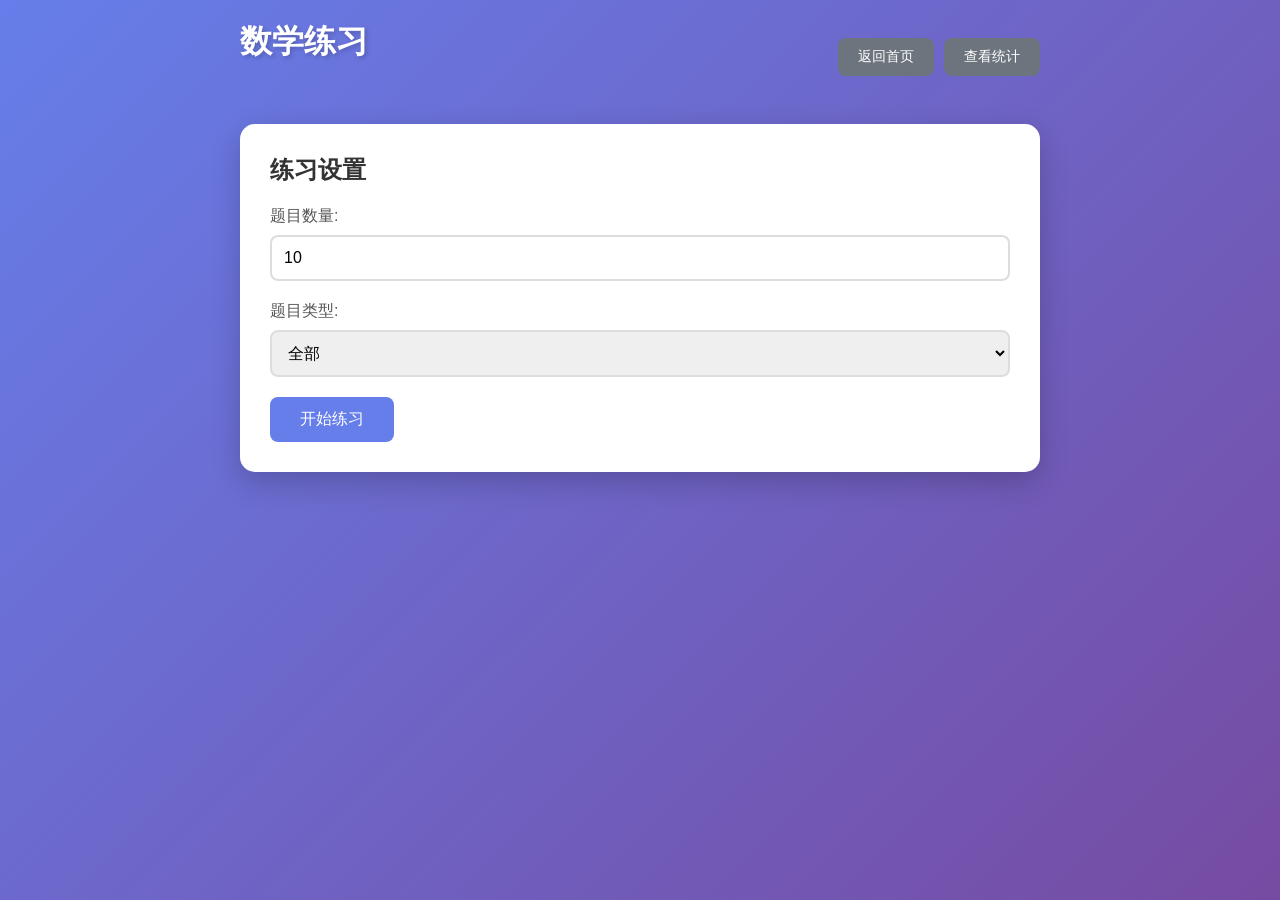
==== templates/practice.html @ 818ecc2a "添加Web应用界面 - 使用Flask框架实现Web后端 - 创建用户登录和答题界面 - 实现实时答题反馈功能 - 添加答题统计页面 - 响应式设计，支持移动设备 - 包含快速启动脚本和使用指南  C" ====
<!DOCTYPE html>
<html lang="zh-CN">
<head>
    <meta charset="UTF-8">
    <meta name="viewport" content="width=device-width, initial-scale=1.0">
    <title>开始练习 - 数学题库</title>
    <link rel="stylesheet" href="/static/css/style.css">
</head>
<body>
    <div class="container">
        <div class="header">
            <h1>数学练习</h1>
            <div class="nav">
                <a href="/" class="btn-secondary">返回首页</a>
                <a href="/statistics" class="btn-secondary">查看统计</a>
            </div>
        </div>

        <div id="setup-section" class="section">
            <h2>练习设置</h2>
            <div class="form-group">
                <label>题目数量:</label>
                <input type="number" id="problem-count" value="10" min="1" max="50" />
            </div>
            <div class="form-group">
                <label>题目类型:</label>
                <select id="problem-type">
                    <option value="">全部</option>
                    <option value="加法">加法</option>
                    <option value="减法">减法</option>
                </select>
            </div>
            <button onclick="startPractice()" class="btn">开始练习</button>
        </div>

        <div id="practice-section" class="section hidden">
            <div class="progress-bar">
                <div class="progress-info">
                    <span>进度: <span id="current-index">0</span> / <span id="total-count">0</span></span>
                    <span>正确: <span id="correct-count">0</span></span>
                    <span>错误: <span id="wrong-count">0</span></span>
                </div>
                <div class="progress">
                    <div id="progress-fill" class="progress-fill"></div>
                </div>
            </div>

            <div id="problem-container" class="problem-container">
                <h2 id="question" class="question"></h2>
                <div class="answer-input">
                    <input type="number" id="answer" placeholder="请输入答案" />
                    <button onclick="submitAnswer()" class="btn">提交</button>
                </div>
                <div id="feedback" class="feedback hidden"></div>
            </div>
        </div>

        <div id="result-section" class="section hidden">
            <h2>练习完成！</h2>
            <div class="result-summary">
                <div class="result-item">
                    <span class="result-label">总题数:</span>
                    <span class="result-value" id="result-total">0</span>
                </div>
                <div class="result-item">
                    <span class="result-label">正确:</span>
                    <span class="result-value correct" id="result-correct">0</span>
                </div>
                <div class="result-item">
                    <span class="result-label">错误:</span>
                    <span class="result-value wrong" id="result-wrong">0</span>
                </div>
                <div class="result-item">
                    <span class="result-label">正确率:</span>
                    <span class="result-value" id="result-accuracy">0%</span>
                </div>
            </div>
            <div class="result-actions">
                <button onclick="location.reload()" class="btn">再练一次</button>
                <a href="/statistics" class="btn btn-secondary">查看统计</a>
                <a href="/" class="btn-secondary">返回首页</a>
            </div>
        </div>
    </div>

    <script src="/static/js/practice.js"></script>
</body>
</html>
---- static/css/style.css ----
* {
    margin: 0;
    padding: 0;
    box-sizing: border-box;
}

body {
    font-family: 'Segoe UI', Tahoma, Geneva, Verdana, sans-serif;
    background: linear-gradient(135deg, #667eea 0%, #764ba2 100%);
    min-height: 100vh;
    padding: 20px;
}

.container {
    max-width: 800px;
    margin: 0 auto;
}

.header {
    display: flex;
    justify-content: space-between;
    align-items: center;
    margin-bottom: 30px;
}

.header h1 {
    color: white;
    font-size: 2em;
}

.nav {
    display: flex;
    gap: 10px;
}

h1 {
    color: white;
    text-align: center;
    margin-bottom: 30px;
    font-size: 2.5em;
    text-shadow: 2px 2px 4px rgba(0,0,0,0.2);
}

h2 {
    color: #333;
    margin-bottom: 20px;
}

.section {
    background: white;
    border-radius: 15px;
    padding: 30px;
    box-shadow: 0 10px 30px rgba(0,0,0,0.2);
    margin-bottom: 20px;
}

.hidden {
    display: none !important;
}

.form-group {
    margin-bottom: 20px;
}

.form-group label {
    display: block;
    margin-bottom: 8px;
    color: #555;
    font-weight: 500;
}

.form-group input,
.form-group select {
    width: 100%;
    padding: 12px;
    border: 2px solid #ddd;
    border-radius: 8px;
    font-size: 16px;
    transition: border-color 0.3s;
}

.form-group input:focus,
.form-group select:focus {
    outline: none;
    border-color: #667eea;
}

.btn {
    background: #667eea;
    color: white;
    border: none;
    padding: 12px 30px;
    border-radius: 8px;
    font-size: 16px;
    cursor: pointer;
    transition: all 0.3s;
    text-decoration: none;
    display: inline-block;
}

.btn:hover {
    background: #5568d3;
    transform: translateY(-2px);
    box-shadow: 0 5px 15px rgba(102, 126, 234, 0.4);
}

.btn-secondary {
    background: #6c757d;
    color: white;
    border: none;
    padding: 10px 20px;
    border-radius: 8px;
    font-size: 14px;
    cursor: pointer;
    transition: all 0.3s;
    text-decoration: none;
    display: inline-block;
}

.btn-secondary:hover {
    background: #5a6268;
}

.user-info {
    display: flex;
    justify-content: space-between;
    align-items: center;
    margin-bottom: 20px;
    padding-bottom: 20px;
    border-bottom: 2px solid #eee;
}

.menu {
    display: flex;
    gap: 15px;
    justify-content: center;
}

.progress-bar {
    margin-bottom: 30px;
}

.progress-info {
    display: flex;
    justify-content: space-between;
    margin-bottom: 10px;
    color: #666;
}

.progress {
    height: 10px;
    background: #e0e0e0;
    border-radius: 5px;
    overflow: hidden;
}

.progress-fill {
    height: 100%;
    background: linear-gradient(90deg, #667eea 0%, #764ba2 100%);
    transition: width 0.3s;
    width: 0%;
}

.problem-container {
    text-align: center;
}

.question {
    font-size: 3em;
    color: #333;
    margin: 40px 0;
}

.answer-input {
    display: flex;
    gap: 15px;
    justify-content: center;
    align-items: center;
    margin: 30px 0;
}

.answer-input input {
    width: 200px;
    padding: 15px;
    font-size: 24px;
    text-align: center;
    border: 3px solid #ddd;
    border-radius: 10px;
}

.answer-input input:focus {
    border-color: #667eea;
    outline: none;
}

.feedback {
    padding: 20px;
    border-radius: 10px;
    margin-top: 20px;
    font-size: 18px;
    font-weight: 500;
}

.feedback.correct {
    background: #d4edda;
    color: #155724;
    border: 2px solid #c3e6cb;
}

.feedback.wrong {
    background: #f8d7da;
    color: #721c24;
    border: 2px solid #f5c6cb;
}

.result-summary {
    margin: 30px 0;
}

.result-item {
    display: flex;
    justify-content: space-between;
    padding: 15px;
    border-bottom: 1px solid #eee;
    font-size: 18px;
}

.result-label {
    color: #666;
}

.result-value {
    font-weight: bold;
    font-size: 24px;
}

.result-value.correct {
    color: #28a745;
}

.result-value.wrong {
    color: #dc3545;
}

.result-actions {
    display: flex;
    gap: 15px;
    justify-content: center;
    margin-top: 30px;
}

.stats-card {
    background: #f8f9fa;
    padding: 20px;
    border-radius: 10px;
    margin-bottom: 20px;
}

.stats-card h3 {
    color: #667eea;
    margin-bottom: 15px;
}

.stats-grid {
    display: grid;
    grid-template-columns: repeat(auto-fit, minmax(150px, 1fr));
    gap: 20px;
}

.stats-number {
    font-size: 3em;
    font-weight: bold;
    color: #667eea;
    margin-bottom: 10px;
}

.stats-number.correct {
    color: #28a745;
}

.stats-number.wrong {
    color: #dc3545;
}

.stats-label {
    color: #666;
    font-size: 14px;
}

@media (max-width: 600px) {
    .question {
        font-size: 2em;
    }

    .answer-input {
        flex-direction: column;
    }

    .answer-input input {
        width: 100%;
    }

    .result-actions {
        flex-direction: column;
    }

    .stats-grid {
        grid-template-columns: 1fr;
    }
}
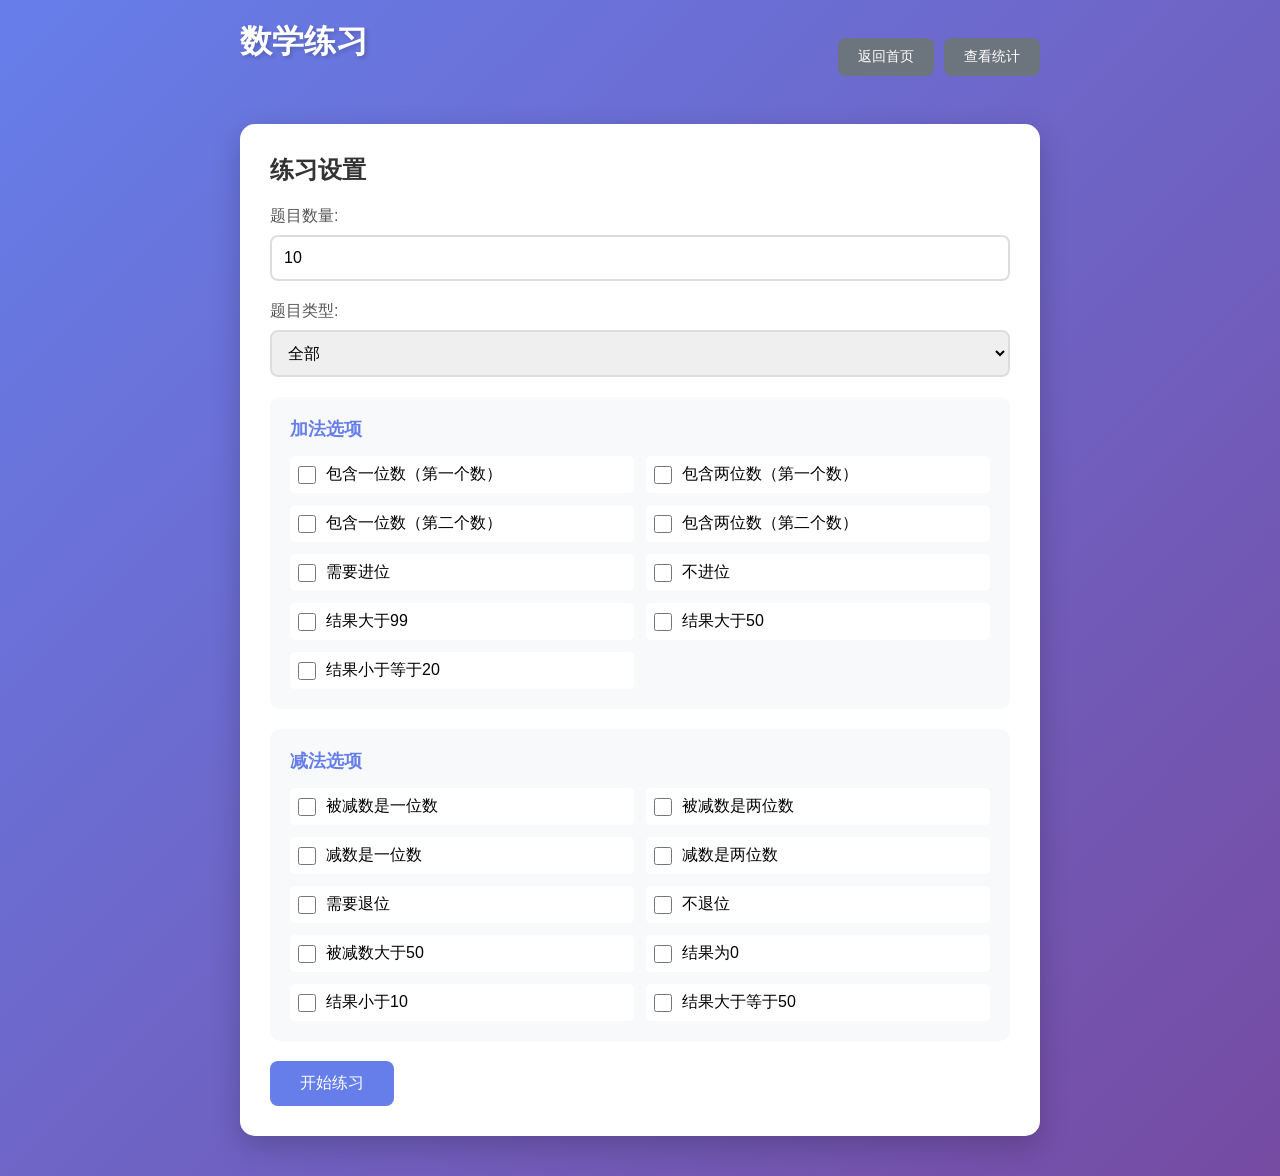
==== commit a9113373: "添加题目智能分类筛选功能 - 为每道题添加详细标签（进位/退位、数字位数、结果范围等） - 实现checkbox多条件筛选界面 - 加法分类：一位数/两位数、进位/不进位、结果范围 - 减法分类：一位" ====
--- a/templates/practice.html
+++ b/templates/practice.html
@@ -24,12 +24,44 @@
             </div>
             <div class="form-group">
                 <label>题目类型:</label>
-                <select id="problem-type">
+                <select id="problem-type" onchange="updateTagOptions()">
                     <option value="">全部</option>
                     <option value="加法">加法</option>
                     <option value="减法">减法</option>
                 </select>
             </div>
+
+            <div id="addition-tags" class="tag-group">
+                <h3>加法选项</h3>
+                <div class="checkbox-grid">
+                    <label><input type="checkbox" value="加数1是一位数"> 包含一位数（第一个数）</label>
+                    <label><input type="checkbox" value="加数1是两位数"> 包含两位数（第一个数）</label>
+                    <label><input type="checkbox" value="加数2是一位数"> 包含一位数（第二个数）</label>
+                    <label><input type="checkbox" value="加数2是两位数"> 包含两位数（第二个数）</label>
+                    <label><input type="checkbox" value="需要进位"> 需要进位</label>
+                    <label><input type="checkbox" value="不进位"> 不进位</label>
+                    <label><input type="checkbox" value="结果大于99"> 结果大于99</label>
+                    <label><input type="checkbox" value="结果大于50"> 结果大于50</label>
+                    <label><input type="checkbox" value="结果小于等于20"> 结果小于等于20</label>
+                </div>
+            </div>
+
+            <div id="subtraction-tags" class="tag-group">
+                <h3>减法选项</h3>
+                <div class="checkbox-grid">
+                    <label><input type="checkbox" value="被减数是一位数"> 被减数是一位数</label>
+                    <label><input type="checkbox" value="被减数是两位数"> 被减数是两位数</label>
+                    <label><input type="checkbox" value="减数是一位数"> 减数是一位数</label>
+                    <label><input type="checkbox" value="减数是两位数"> 减数是两位数</label>
+                    <label><input type="checkbox" value="需要退位"> 需要退位</label>
+                    <label><input type="checkbox" value="不退位"> 不退位</label>
+                    <label><input type="checkbox" value="被减数大于50"> 被减数大于50</label>
+                    <label><input type="checkbox" value="结果为0"> 结果为0</label>
+                    <label><input type="checkbox" value="结果小于10"> 结果小于10</label>
+                    <label><input type="checkbox" value="结果大于等于50"> 结果大于等于50</label>
+                </div>
+            </div>
+
             <button onclick="startPractice()" class="btn">开始练习</button>
         </div>
 
--- a/static/css/style.css
+++ b/static/css/style.css
@@ -287,6 +287,46 @@
     font-size: 14px;
 }
 
+.tag-group {
+    margin: 20px 0;
+    padding: 20px;
+    background: #f8f9fa;
+    border-radius: 10px;
+}
+
+.tag-group h3 {
+    color: #667eea;
+    margin-bottom: 15px;
+    font-size: 1.1em;
+}
+
+.checkbox-grid {
+    display: grid;
+    grid-template-columns: repeat(auto-fill, minmax(250px, 1fr));
+    gap: 12px;
+}
+
+.checkbox-grid label {
+    display: flex;
+    align-items: center;
+    padding: 8px;
+    background: white;
+    border-radius: 5px;
+    cursor: pointer;
+    transition: all 0.2s;
+}
+
+.checkbox-grid label:hover {
+    background: #e9ecef;
+}
+
+.checkbox-grid input[type="checkbox"] {
+    margin-right: 10px;
+    width: 18px;
+    height: 18px;
+    cursor: pointer;
+}
+
 @media (max-width: 600px) {
     .question {
         font-size: 2em;
@@ -307,4 +347,8 @@
     .stats-grid {
         grid-template-columns: 1fr;
     }
-}
+
+    .checkbox-grid {
+        grid-template-columns: 1fr;
+    }
+}
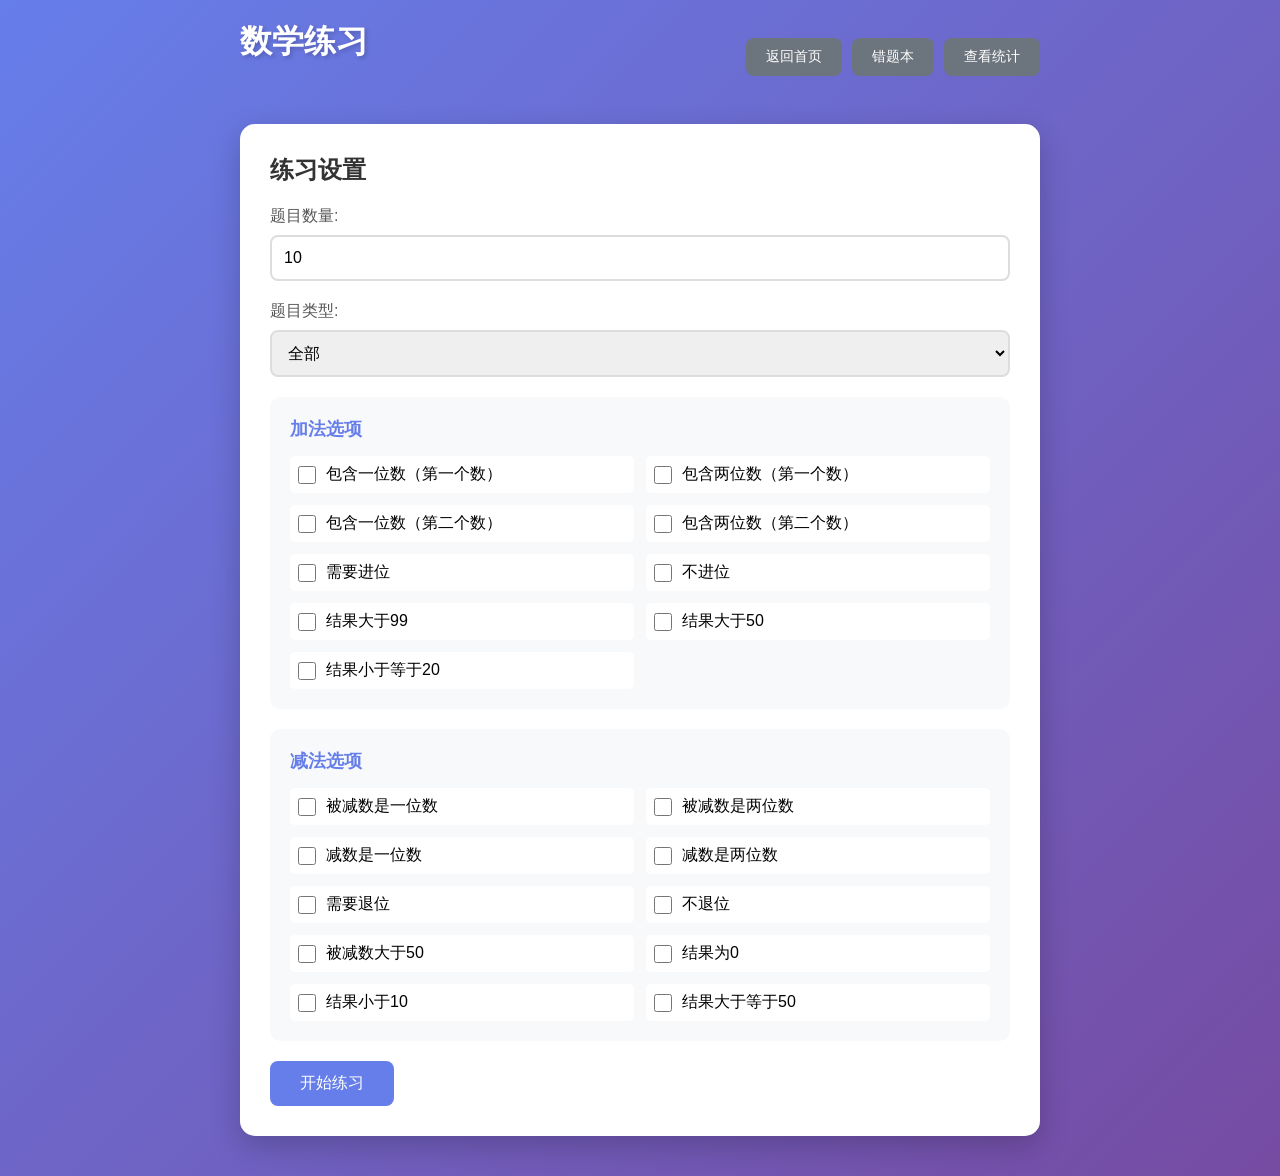
==== commit 3e761ffd: "添加错题本功能 - 自动记录答错的题目到错题本 - 显示错误次数和连续正确次数 - 支持练习与错题相似的题目 - 智能消除机制：连续做对同类型题目3次后自动移除错题 - 新增错题本页面和弹窗练习功能 " ====
--- a/templates/practice.html
+++ b/templates/practice.html
@@ -12,6 +12,7 @@
             <h1>数学练习</h1>
             <div class="nav">
                 <a href="/" class="btn-secondary">返回首页</a>
+                <a href="/wrong-book" class="btn-secondary">错题本</a>
                 <a href="/statistics" class="btn-secondary">查看统计</a>
             </div>
         </div>
--- a/static/css/style.css
+++ b/static/css/style.css
@@ -327,6 +327,150 @@
     cursor: pointer;
 }
 
+.wrong-book-header {
+    margin-bottom: 30px;
+}
+
+.wrong-book-header h2 {
+    margin-bottom: 10px;
+}
+
+.hint {
+    color: #666;
+    font-size: 14px;
+    font-style: italic;
+}
+
+.wrong-problem-card {
+    background: #fff;
+    border: 2px solid #f0f0f0;
+    border-radius: 10px;
+    padding: 20px;
+    margin-bottom: 15px;
+    transition: all 0.3s;
+}
+
+.wrong-problem-card:hover {
+    border-color: #667eea;
+    box-shadow: 0 4px 12px rgba(102, 126, 234, 0.1);
+}
+
+.wrong-problem-header {
+    display: flex;
+    justify-content: space-between;
+    align-items: center;
+    margin-bottom: 15px;
+}
+
+.wrong-problem-question {
+    font-size: 1.5em;
+    color: #333;
+    font-weight: bold;
+}
+
+.wrong-problem-stats {
+    display: flex;
+    gap: 15px;
+    font-size: 14px;
+}
+
+.stat-badge {
+    padding: 5px 12px;
+    border-radius: 15px;
+    background: #f8f9fa;
+}
+
+.stat-badge.wrong {
+    background: #fee;
+    color: #c00;
+}
+
+.stat-badge.correct {
+    background: #efe;
+    color: #0a0;
+}
+
+.wrong-problem-tags {
+    margin: 10px 0;
+}
+
+.tag {
+    display: inline-block;
+    padding: 4px 10px;
+    margin: 3px;
+    background: #e9ecef;
+    border-radius: 12px;
+    font-size: 12px;
+    color: #666;
+}
+
+.wrong-problem-actions {
+    margin-top: 15px;
+    display: flex;
+    gap: 10px;
+}
+
+.empty-message {
+    text-align: center;
+    padding: 60px 20px;
+    color: #999;
+}
+
+.empty-message p:first-child {
+    font-size: 2em;
+    margin-bottom: 10px;
+}
+
+.modal {
+    position: fixed;
+    top: 0;
+    left: 0;
+    width: 100%;
+    height: 100%;
+    background: rgba(0, 0, 0, 0.7);
+    display: flex;
+    justify-content: center;
+    align-items: center;
+    z-index: 1000;
+}
+
+.modal-content {
+    background: white;
+    border-radius: 15px;
+    padding: 30px;
+    max-width: 600px;
+    width: 90%;
+    max-height: 90vh;
+    overflow-y: auto;
+}
+
+.modal-header {
+    display: flex;
+    justify-content: space-between;
+    align-items: center;
+    margin-bottom: 20px;
+}
+
+.modal-header h2 {
+    margin: 0;
+}
+
+.btn-close {
+    background: none;
+    border: none;
+    font-size: 2em;
+    cursor: pointer;
+    color: #999;
+    padding: 0;
+    width: 40px;
+    height: 40px;
+    line-height: 1;
+}
+
+.btn-close:hover {
+    color: #333;
+}
+
 @media (max-width: 600px) {
     .question {
         font-size: 2em;
@@ -351,4 +495,18 @@
     .checkbox-grid {
         grid-template-columns: 1fr;
     }
-}
+
+    .wrong-problem-header {
+        flex-direction: column;
+        align-items: flex-start;
+    }
+
+    .wrong-problem-stats {
+        margin-top: 10px;
+    }
+
+    .modal-content {
+        width: 95%;
+        padding: 20px;
+    }
+}
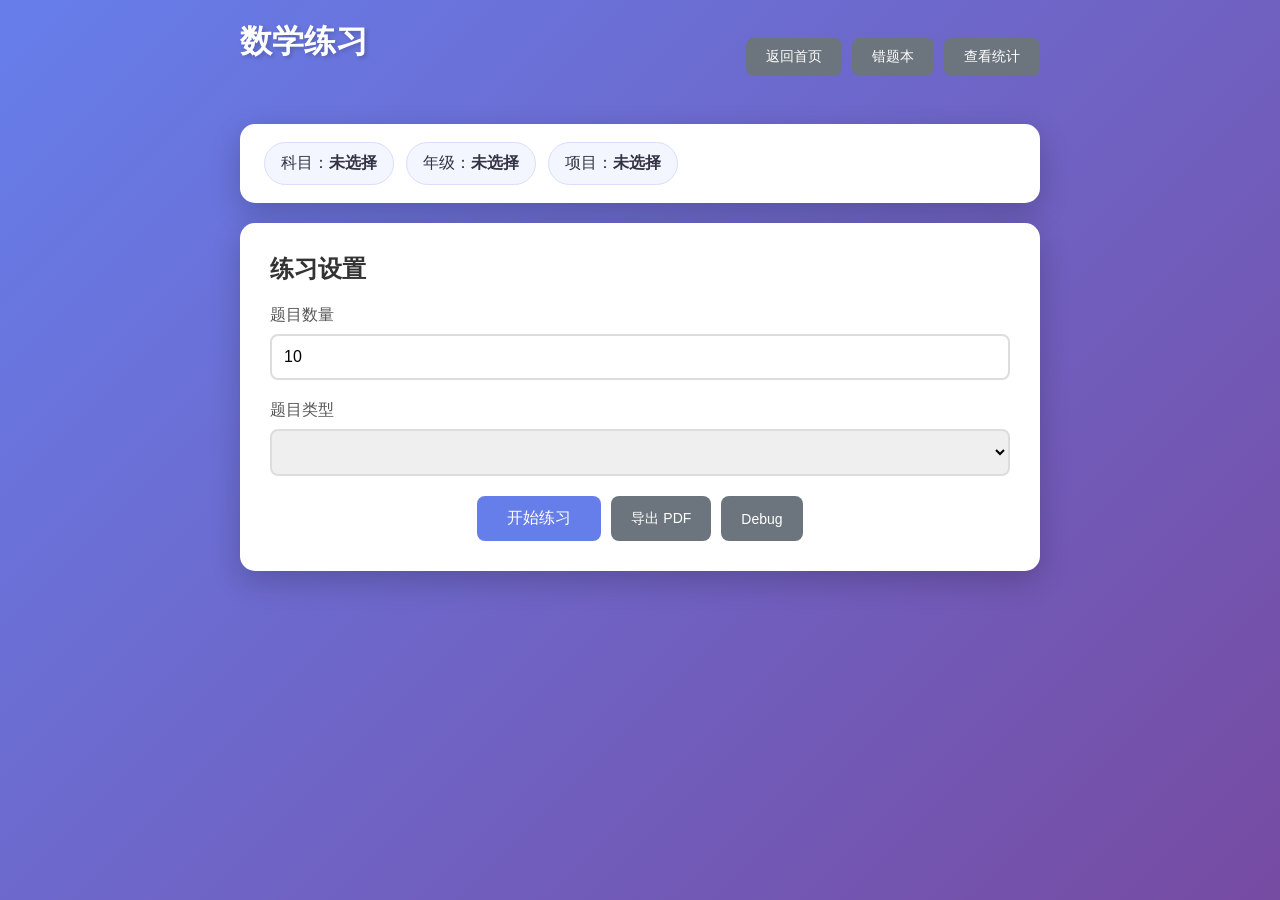
==== commit dfb8e838: "Update learning path UI and tooling" ====
--- a/templates/practice.html
+++ b/templates/practice.html
@@ -17,61 +17,65 @@
             </div>
         </div>
 
+        <div id="learning-path-banner" class="section" style="padding: 18px 24px;">
+            <div class="selection-summary" style="margin-bottom: 0;">
+                <div class="selection-pill">科目：<strong id="banner-subject">未选择</strong></div>
+                <div class="selection-pill">年级：<strong id="banner-grade">未选择</strong></div>
+                <div class="selection-pill">项目：<strong id="banner-project">未选择</strong></div>
+            </div>
+        </div>
+
         <div id="setup-section" class="section">
             <h2>练习设置</h2>
             <div class="form-group">
-                <label>题目数量:</label>
-                <input type="number" id="problem-count" value="10" min="1" max="50" />
+                <label for="problem-count">题目数量</label>
+                <input type="number" id="problem-count" value="10" min="1" max="50">
             </div>
             <div class="form-group">
-                <label>题目类型:</label>
-                <select id="problem-type" onchange="updateTagOptions()">
-                    <option value="">全部</option>
-                    <option value="加法">加法</option>
-                    <option value="减法">减法</option>
-                </select>
+                <label for="problem-type">题目类型</label>
+                <select id="problem-type" onchange="updateTagOptions()"></select>
             </div>
 
-            <div id="addition-tags" class="tag-group">
-                <h3>加法选项</h3>
-                <div class="checkbox-grid">
-                    <label><input type="checkbox" value="加数1是一位数"> 包含一位数（第一个数）</label>
-                    <label><input type="checkbox" value="加数1是两位数"> 包含两位数（第一个数）</label>
-                    <label><input type="checkbox" value="加数2是一位数"> 包含一位数（第二个数）</label>
-                    <label><input type="checkbox" value="加数2是两位数"> 包含两位数（第二个数）</label>
-                    <label><input type="checkbox" value="需要进位"> 需要进位</label>
-                    <label><input type="checkbox" value="不进位"> 不进位</label>
-                    <label><input type="checkbox" value="结果大于99"> 结果大于99</label>
-                    <label><input type="checkbox" value="结果大于50"> 结果大于50</label>
-                    <label><input type="checkbox" value="结果小于等于20"> 结果小于等于20</label>
+            <div id="tag-groups-container"></div>
+
+            <div class="button-group">
+                <button onclick="startPractice()" class="btn">开始练习</button>
+                <button onclick="exportPdf()" class="btn btn-secondary" style="margin-left: 10px;">导出 PDF</button>
+                <button onclick="debugQuery()" class="btn btn-secondary" style="margin-left: 10px;">Debug</button>
+            </div>
+
+            <div id="debug-section" class="section hidden" style="margin-top: 20px;">
+                <h3>Debug 信息</h3>
+                <div style="background: #1e1e1e; color: #d4d4d4; padding: 12px; border-radius: 6px; font-family: monospace; font-size: 13px; margin-bottom: 10px; overflow-x: auto;">
+                    <div style="color: #9cdcfe;">SQL:</div>
+                    <pre id="debug-sql" style="margin: 4px 0 0 0; white-space: pre-wrap; word-break: break-all;"></pre>
+                </div>
+                <div style="margin-bottom: 8px; font-weight: bold;">
+                    符合条件的题目：<span id="debug-total">0</span> 道
+                </div>
+                <div style="max-height: 400px; overflow-y: auto; border: 1px solid #ddd; border-radius: 6px;">
+                    <table style="width: 100%; border-collapse: collapse; font-size: 14px;">
+                        <thead>
+                            <tr style="background: #f5f5f5; position: sticky; top: 0;">
+                                <th style="padding: 8px; border-bottom: 2px solid #ddd; text-align: left;">ID</th>
+                                <th style="padding: 8px; border-bottom: 2px solid #ddd; text-align: left;">题目</th>
+                                <th style="padding: 8px; border-bottom: 2px solid #ddd; text-align: left;">答案</th>
+                                <th style="padding: 8px; border-bottom: 2px solid #ddd; text-align: left;">类型</th>
+                                <th style="padding: 8px; border-bottom: 2px solid #ddd; text-align: left;">标签</th>
+                            </tr>
+                        </thead>
+                        <tbody id="debug-table-body"></tbody>
+                    </table>
                 </div>
             </div>
-
-            <div id="subtraction-tags" class="tag-group">
-                <h3>减法选项</h3>
-                <div class="checkbox-grid">
-                    <label><input type="checkbox" value="被减数是一位数"> 被减数是一位数</label>
-                    <label><input type="checkbox" value="被减数是两位数"> 被减数是两位数</label>
-                    <label><input type="checkbox" value="减数是一位数"> 减数是一位数</label>
-                    <label><input type="checkbox" value="减数是两位数"> 减数是两位数</label>
-                    <label><input type="checkbox" value="需要退位"> 需要退位</label>
-                    <label><input type="checkbox" value="不退位"> 不退位</label>
-                    <label><input type="checkbox" value="被减数大于50"> 被减数大于50</label>
-                    <label><input type="checkbox" value="结果为0"> 结果为0</label>
-                    <label><input type="checkbox" value="结果小于10"> 结果小于10</label>
-                    <label><input type="checkbox" value="结果大于等于50"> 结果大于等于50</label>
-                </div>
-            </div>
-
-            <button onclick="startPractice()" class="btn">开始练习</button>
         </div>
 
         <div id="practice-section" class="section hidden">
             <div class="progress-bar">
                 <div class="progress-info">
-                    <span>进度: <span id="current-index">0</span> / <span id="total-count">0</span></span>
-                    <span>正确: <span id="correct-count">0</span></span>
-                    <span>错误: <span id="wrong-count">0</span></span>
+                    <span>进度：<span id="current-index">0</span> / <span id="total-count">0</span></span>
+                    <span>正确：<span id="correct-count">0</span></span>
+                    <span>错误：<span id="wrong-count">0</span></span>
                 </div>
                 <div class="progress">
                     <div id="progress-fill" class="progress-fill"></div>
@@ -80,31 +84,28 @@
 
             <div id="problem-container" class="problem-container">
                 <h2 id="question" class="question"></h2>
-                <div class="answer-input">
-                    <input type="number" id="answer" placeholder="请输入答案" />
-                    <button onclick="submitAnswer()" class="btn">提交</button>
-                </div>
+                <div id="answer-input-container" class="answer-input"></div>
                 <div id="feedback" class="feedback hidden"></div>
             </div>
         </div>
 
         <div id="result-section" class="section hidden">
-            <h2>练习完成！</h2>
+            <h2>练习完成</h2>
             <div class="result-summary">
                 <div class="result-item">
-                    <span class="result-label">总题数:</span>
+                    <span class="result-label">总题数</span>
                     <span class="result-value" id="result-total">0</span>
                 </div>
                 <div class="result-item">
-                    <span class="result-label">正确:</span>
+                    <span class="result-label">正确</span>
                     <span class="result-value correct" id="result-correct">0</span>
                 </div>
                 <div class="result-item">
-                    <span class="result-label">错误:</span>
+                    <span class="result-label">错误</span>
                     <span class="result-value wrong" id="result-wrong">0</span>
                 </div>
                 <div class="result-item">
-                    <span class="result-label">正确率:</span>
+                    <span class="result-label">正确率</span>
                     <span class="result-value" id="result-accuracy">0%</span>
                 </div>
             </div>
--- a/static/css/style.css
+++ b/static/css/style.css
@@ -136,6 +136,33 @@
     justify-content: center;
 }
 
+.selection-grid {
+    display: grid;
+    grid-template-columns: repeat(auto-fit, minmax(180px, 1fr));
+    gap: 16px;
+}
+
+.selection-summary {
+    display: flex;
+    flex-wrap: wrap;
+    gap: 12px;
+    margin-bottom: 24px;
+}
+
+.selection-pill {
+    background: #f3f5ff;
+    color: #334;
+    border: 1px solid #d8defc;
+    border-radius: 999px;
+    padding: 10px 16px;
+}
+
+.button-group {
+    display: flex;
+    justify-content: center;
+    margin-top: 8px;
+}
+
 .progress-bar {
     margin-bottom: 30px;
 }
@@ -488,6 +515,10 @@
         flex-direction: column;
     }
 
+    .menu {
+        flex-direction: column;
+    }
+
     .stats-grid {
         grid-template-columns: 1fr;
     }
